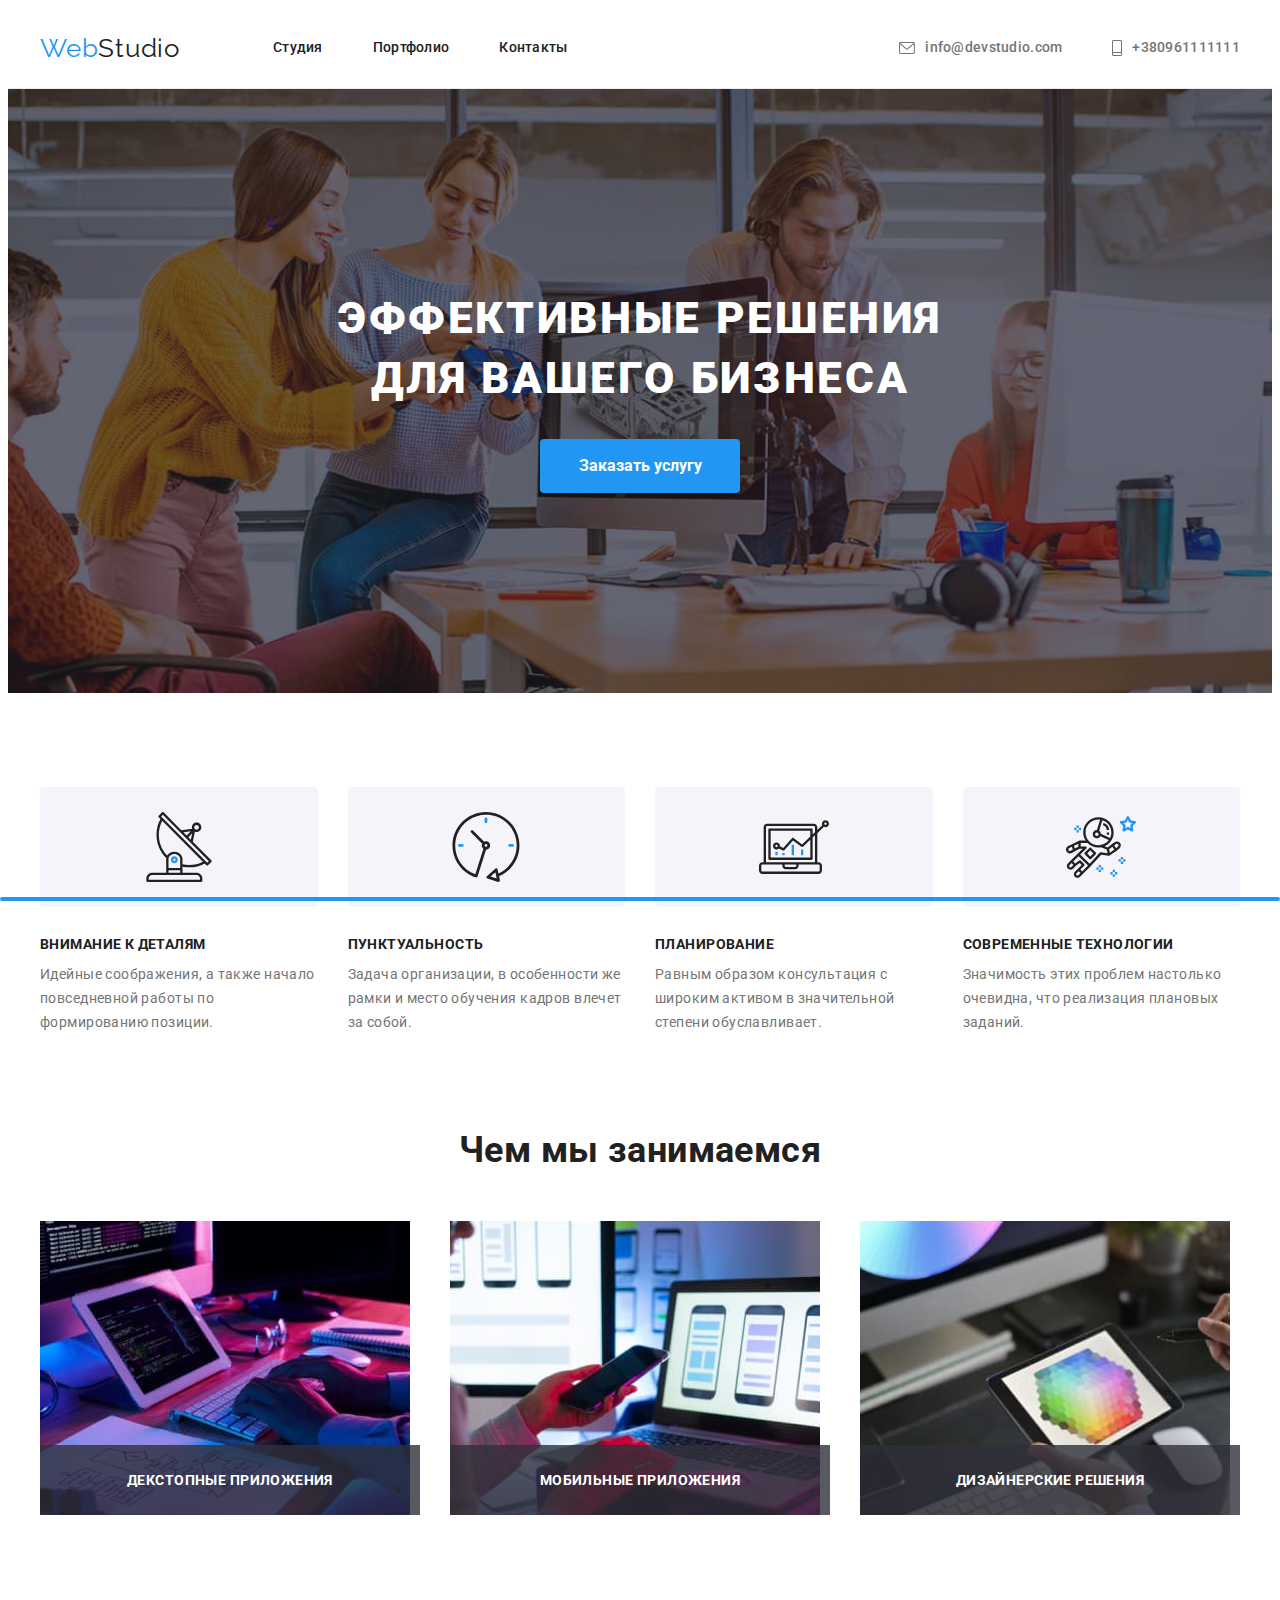
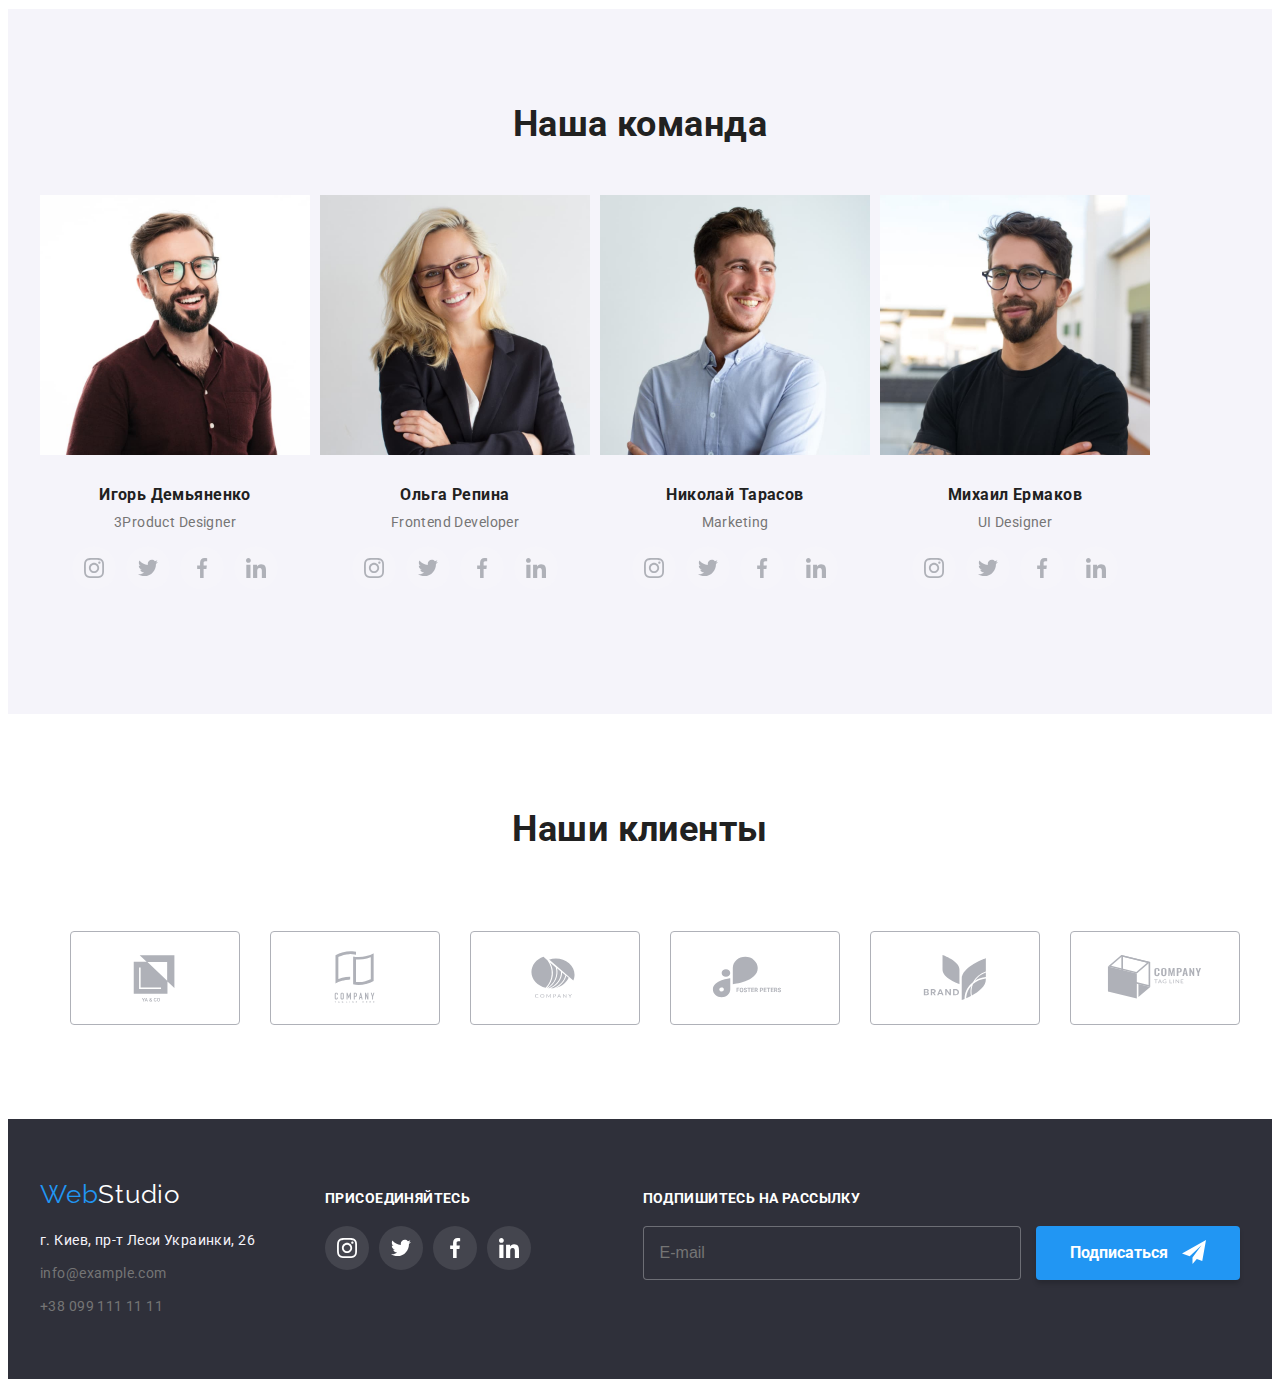
==== index.html @ a168b012 "дз7,1" ====
<!DOCTYPE html>
<html lang="ru">

<head>
    <meta charset="UTF-8">
    <meta http-equiv="X-UA-Compatible" content="IE=edge">
    <meta name="viewport" content="width=device-width, initial-scale=1.0">
    <title>Document</title>
    <link rel="stylesheet" href="https://cdnjs.cloudflare.com/ajax/libs/modern-normalize/1.1.0/modern-normalize.min.css"
        integrity="sha512-wpPYUAdjBVSE4KJnH1VR1HeZfpl1ub8YT/NKx4PuQ5NmX2tKuGu6U/JRp5y+Y8XG2tV+wKQpNHVUX03MfMFn9Q=="
        crossorigin="anonymous" referrerpolicy="no-referrer" />
    <link rel="preconnect" href="https://fonts.googleapis.com">
    <link rel="preconnect" href="https://fonts.gstatic.com" crossorigin>
    <link
        href="https://fonts.googleapis.com/css2?family=Raleway:wght@700&family=Roboto:wght@400;500;700;900&display=swap"
        rel="stylesheet">

    <link rel="stylesheet" href="./css/main.min.css">
</head>



<body>
    <header class="header">
        <div class="container header-container">
            <a class="link logo header__logo" href="">Web<span class="logo-header">Studio</span></a>
            <nav class="nav">
                <ul class="list nav-list">
                    <li class="nav-list__item"><a class="link link-current nav-list__link" href="./index.html">Студия</a></li>
                    <li class="nav-list__item"><a class="link nav-list__link" href="./portfolio.html">Портфолио</a></li>
                    <li class="nav-list__item"><a class="link nav-list__link" href="">Контакты</a></li>
                </ul>
    
            </nav>
    
            <ul class="list header-contact">
                <li class="header-contact__item">
                    <a class="link header-contact__link nav-list__link" href="mailto:info@devstudio.com">
                        <svg class="header-contact__icon" width="16" height="12">
                            <use href="./images/icons4.svg#icon-konvert"></use>
                        </svg>
                        info@devstudio.com</a>
                </li>
                <li class="header-contact__item">
                    <a class="link header-contact__link nav-list__link" href="tel:+380961111111">
                        <svg class="header-contact__icon" width="10" height="16">
                            <use href="./images/icons4.svg#icon-mobile"></use>
                        </svg>
                        +380961111111
                    </a>
                </li>
            </ul>
    
        </div>
    
    
    
    </header>
    <main>
        <section class="hero">
            <div class="container">
                <h1 class="main-title">Эффективные решения для вашего бизнеса</h1>
                <button type="button" class="main-btn" data-modal-open>Заказать услугу </button>
            </div>
        </section>

        <section class="section">
            <div class="container">
                <h2 class="visually-hidden">elements_of_the_section</h2>

                <ul class="list card-set">
                    <li class="card-set__item item">
                        <div class="hero-icons">
                            <svg class="hero-icons__antenna" width="70" height="70">
                                <use href="./images/icons5.svg#icon-antenna-1-1"></use>
                            </svg>
                        </div>
                        <h3 class="card-set__title">Внимание к деталям</h3>
                        <p class="card-set__text">Идейные соображения, а также начало повседневной работы по формированию
                            позиции.</p>
                    </li>
                    <li class="card-set__item item">
                        <div class="hero-icons">
                            <svg class="hero-icons__antenna" width="70" height="70">
                                <use href="./images/icons5.svg#icon-clock-1-1"></use>
                            </svg>
                        </div>
                        <h3 class="card-set__title">Пунктуальность</h3>
                        <p class="card-set__text">Задача организации, в особенности же рамки и место обучения кадров
                            влечет за собой.</p>
                    </li>
                    <li class="card-set__item item">
                        <div class="hero-icons">
                            <svg class="hero-icons__antenna" width="70" height="70">
                                <use href="./images/icons5.svg#icon-diagram-1-1"></use>
                            </svg>
                        </div>
                        <h3 class="card-set__title">Планирование</h3>
                        <p class="card-set__text">Равным образом консультация с широким активом в значительной степени
                            обуславливает.</p>
                    </li>
                    <li class="card-set__item item">
                        <div class="hero-icons">
                            <svg class="antenna" width="70" height="70">
                                <use href="./images/icons5.svg#icon-astronaut-1-1"></use>
                            </svg>
                        </div>
                        <h3 class="card-set__title">Современные технологии</h3>
                        <p class="card-set__text">Значимость этих проблем настолько очевидна, что реализация плановых
                            заданий.</p>
                    </li>
                </ul>
            </div>
        </section>

        <section class="section pre-about">
            <div class="container">
                <h2 class="pre-about__title">Чем мы занимаемся</h2>
                <ul class="list pre-about__list">
                    <li class="pre-about__item item">
                        <img src="./images/komp.jpg" width="370" height="294" alt="написание кода для сайта">
                        <div class="pre-about-div">
                            <p class="pre-about-div__text">
                                Декстопные приложения
                            </p>
                        </div>
                    </li>
                    <li class="pre-about__item item">
                        <img src="./images/tel.komp.jpg" width="370" height="294" alt="разработка мобильного дизайна">
                        <div class="pre-about-div">
                            <p class="pre-about-div__text">
                                мобильные приложения
                            </p>
                        </div>
                    </li>
                    <li class="pre-about__item item">
                        <img src="./images/planchet.3.jpg" width="370" height="294"
                            alt="подбор дизайнером цветового решения">
                        <div class="pre-about-div">
                            <p class="pre-about-div__text">
                                дизайнерские решения
                            </p>
                        </div>
                    </li>
                </ul>
            </div>
        </section>
        <section class="section team">
            <div class="container">
                <h2 class="team-title">Наша команда</h2>
                <ul class="list team__list">
                    <li class="team-list__item item">
                        <img src="./images/boroda.1.jpg" width="270" height="260" alt="мужчина в очках">
                        <div class="team-border">
                            <h3 class="team-border__title"> Игорь Демьяненко </h3>
                            <p class="team-border__text" lang="en">3Product Designer</p>
                            <ul class="team-list list">
                                <li class="team-list__item">
                                    <a href="" class="team-list__link" target="_blank" rel="noopener noreferrer">
                                        <svg class="team-list__icon" width="20" height="20">
                                            <use href="./images/icons.svg#icon-instagram"></use>
                                        </svg>

                                    </a>
                                </li>
                                <li class="team-list__item">
                                    <a href="" class="team-list__link" target="_blank" rel="noopener noreferrer">
                                        <svg class="team-list__icon" width="20" height="20">
                                            <use href="./images/icons.svg#icon-twitter"></use>
                                        </svg>

                                    </a>
                                </li>
                                <li class="team-list__item">
                                    <a href="" class="team-list__link" target="_blank" rel="noopener noreferrer">
                                        <svg class="team-list__icon" width="20" height="20">
                                            <use href="./images/icons.svg#icon-facebook"></use>
                                        </svg>
                                    </a>
                                </li>
                                <li class="team-list__item">
                                    <a href="" class="team-list__link" target="_blank" rel="noopener noreferrer">
                                        <svg class="team-list__icon" width="20" height="20">
                                            <use href="./images/icons.svg#icon-linkedin"></use>
                                        </svg>
                                    </a>
                                </li>
                            </ul>

                        </div>
                    </li>
                    <li class="team-list__item item">
                        <img src="./images/woman.2.jpg" width="270" height="260" alt="девушка в очках">
                        <div class="team-border">
                            <h3 class="team-border__title"> Ольга Репина</h3>
                            <p class="team-border__text" lang="en">Frontend Developer</p>
                            <ul class="team-list list">
                                <li class="team-list__item">
                                    <a href="" class="team-list__link" target="_blank" rel="noopener noreferrer">
                                        <svg class="team-list__icon" width="20" height="20">
                                            <use href="./images/icons.svg#icon-instagram"></use>
                                        </svg>

                                    </a>
                                </li>
                                <li class="team-list__item">
                                    <a href="" class="team-list__link" target="_blank" rel="noopener noreferrer">
                                        <svg class="team-list__icon" width="20" height="20">
                                            <use href="./images/icons.svg#icon-twitter"></use>
                                        </svg>

                                    </a>
                                </li>
                                <li class="team-list__item">
                                    <a href="" class="team-list__link" target="_blank" rel="noopener noreferrer">
                                        <svg class="team-list__icon" width="20" height="20">
                                            <use href="./images/icons.svg#icon-facebook"></use>
                                        </svg>
                                    </a>
                                </li>
                                <li class="team-list__item">
                                    <a href="" class="team-list__link" target="_blank" rel="noopener noreferrer">
                                        <svg class="team-list__icon" width="20" height="20">
                                            <use href="./images/icons.svg#icon-linkedin"></use>
                                        </svg>
                                    </a>
                                </li>
                            </ul>

                        </div>
                    <li class="team-list__item item">
                        <img src="./images/boroda.2.jpg" width="270" height="260" alt="мужчина в рубашке">
                        <div class="team-border">
                            <h3 class="team-border__title"> Николай Тарасов </h3>
                            <p class="team-border__text" lang="en">Marketing</p>
                            <ul class="team-list list">
                                <li class="team-list__item">
                                    <a href="" class="team-list__link" target="_blank" rel="noopener noreferrer">
                                        <svg class="team-list__icon" width="20" height="20">
                                            <use href="./images/icons.svg#icon-instagram"></use>
                                        </svg>

                                    </a>
                                </li>
                                <li class="team-list__item">
                                    <a href="" class="team-list__link" target="_blank" rel="noopener noreferrer">
                                        <svg class="team-list__icon" width="20" height="20">
                                            <use href="./images/icons.svg#icon-twitter"></use>
                                        </svg>

                                    </a>
                                </li>
                                <li class="team-list__item">
                                    <a href="" class="team-list__link" target="_blank" rel="noopener noreferrer">
                                        <svg class="team-list__icon" width="20" height="20">
                                            <use href="./images/icons.svg#icon-facebook"></use>
                                        </svg>
                                    </a>
                                </li>
                                <li class="team-list__item">
                                    <a href="" class="team-list__link" target="_blank" rel="noopener noreferrer">
                                        <svg class="team-list__icon" width="20" height="20">
                                            <use href="./images/icons.svg#icon-linkedin"></use>
                                        </svg>
                                    </a>
                                </li>
                            </ul>

                        </div>
                    </li>
                    <li class="team-list__item item">
                        <img src="./images/boroda.3.jpg" width="270" height="260" alt="мужчина с бородой">
                        <div class="team-border">
                            <h3 class="team-border__title"> Михаил Ермаков</h3>
                            <p class="team-border__text" lang="en">UI Designer</p>
                            <ul class="team-list list">
                                <li class="team-list__item">
                                    <a href="" class="team-list__link" target="_blank" rel="noopener noreferrer">
                                        <svg class="team-list__icon" width="20" height="20">
                                            <use href="./images/icons.svg#icon-instagram"></use>
                                        </svg>

                                    </a>
                                </li>
                                <li class="team-list__item">
                                    <a href="" class="team-list__link" target="_blank" rel="noopener noreferrer">
                                        <svg class="team-list__icon" width="20" height="20">
                                            <use href="./images/icons.svg#icon-twitter"></use>
                                        </svg>

                                    </a>
                                </li>
                                <li class="team-list__item">
                                    <a href="" class="team-list__link" target="_blank" rel="noopener noreferrer">
                                        <svg class="team-list__icon" width="20" height="20">
                                            <use href="./images/icons.svg#icon-facebook"></use>
                                        </svg>
                                    </a>
                                </li>
                                <li class="team-list__item">
                                    <a href="" class="team-list__link" target="_blank" rel="noopener noreferrer">
                                        <svg class="team-list__icon" width="20" height="20">
                                            <use href="./images/icons.svg#icon-linkedin"></use>
                                        </svg>
                                    </a>
                                </li>
                            </ul>

                        </div>
                    </li>
                </ul>
            </div>
        </section>

        <section class="section client">
            <div class="container clients">
                <h2 class="clients__title">Наши клиенты</h2>
                <ul class="list clients__list">
                    <li class="item clients__item">
                        <a class="link clients__link" href="" target="_blank" rel="noopener noreferrer">
                            <svg class="clients__svg">
                                <use href="./images/icons3.svg#icon-klient-1"></use>
                            </svg>
                        </a>
                    </li>
                    <li class="item clients__item">
                        <a class="link clients__link" href="" target="_blank" rel="noopener noreferrer">
                            <svg class="clients__svg">
                                <use href="./images/icons3.svg#icon-klient-2"></use>
                            </svg>
                        </a>
                    </li>
                    <li class="item clients__item">
                        <a class="link clients__link" href="" target="_blank" rel="noopener noreferrer">
                            <svg class="clients__svg">
                                <use href="./images/icons3.svg#icon-klient-5"></use>
                            </svg>
                        </a>
                    </li>
                    <li class="item clients__item">
                        <a class="link clients__link" href="" target="_blank" rel="noopener noreferrer">
                            <svg class="clients__svg">
                                <use href="./images/icons3.svg#icon-klient-3"></use>
                            </svg>
                        </a>
                    </li>
                    <li class="item clients__item">
                        <a class="link clients__link" href="" target="_blank" rel="noopener noreferrer">
                            <svg class="clients__svg">
                                <use href="./images/icons3.svg#icon-klient-4"></use>
                            </svg>
                        </a>
                    </li>
                    <li class="item clients__item">
                        <a class="link clients__link" href="" target="_blank" rel="noopener noreferrer">
                            <svg class="clients__svg">
                                <use href="./images/icons3.svg#icon-klient-6"></use>
                            </svg>
                        </a>
                    </li>
                </ul>
            </div>
        </section>
    </main>
    <footer class="footer">
        <div class="container footer-container">
            <div class="footer-cont-item footer-logo">
                <a lang="en" class="link logo footer-logo__logo" href="">Web<span class="logo-footer">Studio</span></a>
                <address>
                    <ul class="list footer-list">
                        <li class="footer-list__item">
                            <a class="link address-link" href="https://goo.gl/maps/b7xZdsc4mBQCYQPf6" target="_blank"
                                rel="noopener noreferrer">г. Киев,
                                пр-т Леси Украинки, 26</a>
                        </li>
                        <li class="footer-list__item">
                            <a class="link footer-list__link" href="mailto:info@example.com">info@example.com</a>
                        </li>
                        <li class="footer-list__item">
                            <a class="link footer-list__link" href="tel:+380991111111">+38 099 111 11 11</a>
                        </li>
                    </ul>
                </address>
            </div>
            <div class="footer-cont-item footer-icons">
                <h3 class="footer-icons__title">ПРИСОЕДИНЯЙТЕСЬ</h3>
                <ul class="team-list list">
                    <li class="team-list__item">
                        <a href="" class="team-list__link" target="_blank" rel="noopener noreferrer">
                            <svg class="team-list__icon" width="20" height="20">
                                <use href="./images/icons.svg#icon-instagram"></use>
                            </svg>
                
                        </a>
                    </li>
                    <li class="team-list__item">
                        <a href="" class="team-list__link" target="_blank" rel="noopener noreferrer">
                            <svg class="team-list__icon" width="20" height="20">
                                <use href="./images/icons.svg#icon-twitter"></use>
                            </svg>
                
                        </a>
                    </li>
                    <li class="team-list__item">
                        <a href="" class="team-list__link" target="_blank" rel="noopener noreferrer">
                            <svg class="team-list__icon" width="20" height="20">
                                <use href="./images/icons.svg#icon-facebook"></use>
                            </svg>
                        </a>
                    </li>
                    <li class="team-list__item">
                        <a href="" class="team-list__link" target="_blank" rel="noopener noreferrer">
                            <svg class="team-list__icon" width="20" height="20">
                                <use href="./images/icons.svg#icon-linkedin"></use>
                            </svg>
                        </a>
                    </li>
                </ul>
                    
            </div>
            <div class="footer-cont-item">
                <p class="footer-text-form">подпишитесь на рассылку</p>
                <form>
                        <input class="footer-input" type="text" name="mail" placeholder="E-mail" id="footer-email">
                    <button class="button main-btn" type="submit" name="Подписаться">
                        Подписаться
                        <svg class="footer-form-icon">
                            <use href="./images/icons9.svg#icon-icon-send"></use>
                        </svg>
                    </button>
                </form>
            
            </div>
        </div>
        
    </footer>
    <div class="backdrop is-hidden" data-modal>
        <div class="modal">
            <button type="button" class="modal-close button" data-modal-close>
                <svg class="modal-svg">
                    <use href="./images/icon6.svg#icon-close"></use>
                </svg>
    
            </button>
            <p class="modal-title">Oставьте свои данные,мы вам перезвоним</p>
            <form action="#">
                <div class="form-field-wrapper">
                <div class="form-field">
                    <label class="input-text" for="user-name">Имя</label>
                    <div class="input-wrap">
                        <input type="text" class="form-input" name="user-name" id="user-name">
                        <svg class="input-icon" width="18" height="18">
                            <use href="./images/icon7.svg#icon-Vector-3"></use>
                        </svg>
                    </div>
                </div>
                <div class="form-field">
                    <label class="input-text" for="user-tel">Телефон</label>
                    <div class="input-wrap">
                        <input type="tel" class="form-input" name="user-tel" id="user-tel">
                        <svg class="input-icon" width="18" height="18">
                            <use href="./images/icon7.svg#icon-Vector-5"></use>
                        </svg>
                    </div>
                </div>
                <div class="form-field">
                    <label class="input-text" for="user-email">Почта</label>
                    <div class="input-wrap">
                        <input type="email" class="form-input" name="user-email" id="user-email">
                        <svg class="input-icon" width="18" height="18">
                            <use href="./images/icon7.svg#icon-Vector-6"></use>
                        </svg>
                    </div>
                </div>
                <div class="form-field">
                    <label class="input-text" for="user-text">Комментарий</label>
                    <textarea name="user-text" id="user-text" class="form-text" placeholder="Введите текст"></textarea>
    
                </div>
                <div class="form-policy">
                    </div>
                    <input type="checkbox" name="policy" id="policy" class="policy-check visually-hidden" />
                    <label for="policy" class="check-text">
                        <span class="span-check">
                            <svg class="policy-icon" width="16" height="15">
                                <use href="./images/icons8.svg#icon-Vector-8"></use>
                            </svg>
                        </span>Соглашаюсь с рассылкой и принимаю <a class="link modal-link" href=""> Условия договора</a></label>
                </div>
                
                    <button class="button main-btn button-modal" type="submit">Отправить</button>
                
            </form>
    
        </div>
    </div>

    <script src="./js/modal.js"></script>
</body>

</html>
---- css/main.min.css ----
:root{--first-color: #212121;--accent-color: #2196f3;--second-color: #757575;--other-color: #ffffff;--btn-color: #188ce8;--main-color: #2f303a;--filters-color: #f5f4fa;--icon-color: #afb1b8;--white-rgvn: rgba(255, 255, 255, 0.1);--transition: 250ms cubic-bezier(0.4, 0, 0.2, 1);--plaseholder-color: rgba(117, 117, 117, 0.5)}body{font-family:"Roboto", sans-serif;color:var(--second-color);font-size:14px;line-height:1.71;letter-spacing:0.03em}p,h1,h2,h3,h4,h5,h6{margin:0}ul{margin:0;padding:0}img{display:block;height:auto}.button{cursor:pointer}address{font-style:normal}.list{list-style:none}.link{text-decoration:none;color:inherit}.logo{font-family:"Raleway";font-size:26px;line-height:1.19;letter-spacing:0.03em;color:var(--accent-color);display:block}.header__logo{margin-right:93px}.logo-header{color:var(--first-color)}.logo-footer{color:var(--other-color)}.nav-list__item:not(:last-child){margin-right:50px}.nav-list{color:var(--first-color)}.nav-list{display:flex}.header{border-bottom:1px solid #ececec}.header-container{display:flex;align-items:center}.header-contact{display:flex;margin-left:auto}.header-contact__item:not(:last-child){margin-right:50px}.header-contact__icon{margin-right:10px;fill:currentColor}.nav-list__link{font-weight:500;line-height:1.14;letter-spacing:0.02em;padding-top:32px;padding-bottom:32px;display:flex;align-items:center}.nav-list__link:hover,.nav-list__link:focus .link-current{color:var(--accent-color);position:relative}.link-current::after{content:" ";width:100%;height:4px;border-radius:2px;position:absolute;background-color:var(--accent-color);left:0;bottom:-1px}.container{width:1200px;padding-left:15px;padding-right:15px;margin:0 auto}.visually-hidden{position:absolute;white-space:nowrap;width:1px;height:1px;overflow:hidden;border:0;padding:0;clip:rect(0 0 0 0);clip-path:inset(50%);margin:-1px}.hero{background:var(--main-color);text-align:center;padding-top:200px;padding-bottom:200px;background-image:linear-gradient(rgba(47,48,58,0.4), rgba(47,48,58,0.4)),url(../images/button.jpg);background-repeat:no-repeat;background-position:center;background-size:cover;max-width:1600px;margin-right:auto;margin-left:auto}.main-title{font-weight:900;font-size:44px;line-height:1.36;color:var(--other-color);text-transform:uppercase;margin-bottom:30px;max-width:696px;letter-spacing:0.06em;margin-left:auto;margin-right:auto}.main-btn{font-family:"Roboto";font-weight:700;font-size:16px;line-height:1.88;color:var(--other-color);background-color:var(--accent-color);cursor:pointer;border-radius:4px;padding:10px 32px;min-width:200px;border-color:transparent;box-shadow:0px 4px 4px rgba(0,0,0,0.15);transition:background-color var(--transition)}.main-btn:hover,.main-btn:focus{background-color:var(--btn-color)}.section{padding-top:94px;padding-bottom:94px}.card-set__title{font-size:14px;line-height:1.14;text-transform:uppercase;color:var(--first-color);font-weight:700;margin-bottom:10px}.card-set__item{flex-basis:calc(100% / 4 - 30px)}.hero-icons{border-radius:4px;height:120px;background:var(--filters-color);margin-bottom:30px;display:flex;justify-content:center;align-items:center}.item{margin-left:30px;margin-top:30px}.pre-about{padding-top:0px}.pre-about__item{flex-basis:calc(100% / 3 - 30px);position:relative}.pre-about-div__text{font-weight:700;line-height:calc(16 / 14);color:var(--other-color);text-transform:uppercase;text-align:center}.pre-about-div{width:100%;height:70px;display:flex;background-color:rgba(47,48,58,0.8);justify-content:center;align-items:center;position:absolute;bottom:0}.pre-about__title{font-size:36px;line-height:1.17;color:var(--first-color);text-align:center;margin-bottom:50px}.pre-about__list{display:flex;flex-wrap:wrap;margin-left:-30px;margin-top:-30px}.section-title{font-size:36px;line-height:1.17;color:var(--first-color);text-align:center;margin-bottom:50px}.team{background-color:var(--filters-color)}.team-border__title{font-size:16px;line-height:1.19;text-align:center;color:var(--first-color);margin-bottom:10px}.team_list__item{box-shadow:0px 1px 3px rgba(0,0,0,0.12),0px 1px 1px rgba(0,0,0,0.14),0px 2px 1px rgba(0,0,0,0.2);border-radius:0px 0px 4px 4px;background:var(--other-color);flex-basis:calc(100% / 4 - 30px)}.team-border__text{line-height:1.19;text-align:center;margin-bottom:16px}.team-border{padding-top:30px;padding-bottom:30px}.team-list__icon{fill:currentColor}.team-list__link{width:44px;height:44px;background-color:var(--other-color);display:flex;justify-content:center;align-items:center;border-radius:50%;color:var(--icon-color);background-color:var(--white-rgvn)}.team-list__link:hover,.team-list__link:focus{background-color:#2196f3}.team-list__link:hover+.social-icon,.team-list__link:focus+.social-icon{fill:#ffffff}.team-list{display:flex;justify-content:center}.team-list__item+.team-list__item{margin-left:10px}.team__list{display:flex;flex-wrap:wrap;margin-left:-30px;margin-top:-30px}.team-title{font-size:36px;line-height:1.17;color:var(--first-color);text-align:center;margin-bottom:50px}.clients__link{height:92px;border-color:var(--icon-color);border-radius:4px;border-width:1px;border-style:solid;display:flex;justify-content:center;align-items:center;color:var(--icon-color)}.clients__link:hover,.clients__link:focus{color:var(--accent-color)}.clients__link:hover,.clients__link:focus{border-color:var(--accent-color)}.clients__list{display:flex}.clients__svg{fill:currentColor;width:106px;height:60px}.clients__item{flex-basis:calc(100% / 6 - 30px)}.clients__title{font-size:36px;line-height:1.17;color:var(--first-color);text-align:center;margin-bottom:50px}.clients-list{display:flex;flex-wrap:wrap;margin-left:-30px;margin-top:-30px}.footer{background-color:var(--main-color);padding-top:60px;padding-bottom:60px}.logo-footer{color:var(--other-color)}.footer .logo{margin-bottom:20px}.footer-cont-item:not(:last-child){margin-right:70px}.footer-cont-item:last-child{margin-left:auto}.footer-list__item:not(:last-child){margin-bottom:9px}.address-link{color:var(--filters-color)}.address-link:hover,.address-link:focus{color:var(--btn-color)}.footer-list__link{color:var(--second-color)}.footer-list__link:hover,.footer-list__link:focus .filters-current{color:var(--accent-color)}.footer .team-list__link{color:var(--other-color)}.footer-icons__title{color:#ffffff;margin-bottom:20px;font-size:14px;line-height:16px}.footer-container{display:flex;align-items:baseline}.footer-form{display:flex;justify-content:flex-end;margin-left:93px;flex-grow:1}.footer-text-form{font-weight:700;font-size:14px;line-height:calc(16 / 14);color:var(--other-color);margin-bottom:20px;text-transform:uppercase}.footer-input{border-radius:4px;border:1px solid rgba(255,255,255,0.3);font-weight:400;font-size:16px;line-height:calc(20 / 16);color:rgba(255,255,255,0.6);background-color:var(--main-color);outline:none;width:358px;height:50px;margin-right:12px;padding-left:16px}.footer-input:hover,.footer-input:focus{border-color:var(--accent-color)}.footer-form-icon{width:24px;height:24px;margin-left:10px;margin-bottom:-6px}.backdrop{position:absolute;top:0;width:100vw;height:100vh;background-color:rgba(0,0,0,0.2);transition:opacity var(--transition),visibility var(--transition)}.modal{width:528px;min-height:581px;background-color:var(--other-color);border-radius:5px;position:absolute;top:50%;left:50%;transform:translate(-50%, -50%);transition:transform var(--transition);padding:40px}.modal-svg{width:11px;height:11px;display:flex;align-items:center;justify-content:center;transition:color var(--transition)}.modal-close{width:30px;height:30px;border-radius:50%;border:1px solid rgba(0,0,0,0.1);background-color:var(--other-color);display:flex;align-items:center;justify-content:center;position:absolute;top:8px;right:8px}.modal-close:hover,.modal-close:focus .modal-svg{fill:var(--accent-color)}.backdrop.is-hidden{opacity:0;pointer-events:none;visibility:hidden}.backdrop.is-hidden .modal{transform:translate(-50%, -50%) scale(0)}.modal-title{font-size:20px;line-height:23px;text-align:center;letter-spacing:0.03em;color:#212121;font-weight:bold;margin-bottom:12px}.form-input{width:100%;height:40px;border:1px solid rgba(33,33,33,0.2);border-radius:4px;padding-left:42px;transition:border-color var(--transition)}.form-input:hover,.form-input:focus{border:1px solid var(--accent-color)}.form-input:focus,.form-input:hover+.input-icon{fill:var(--accent-color)}.form-field :not(:last-child){margin-bottom:12px}.form-field-wrapper{margin-bottom:20px}.form-text{width:100%;height:120px;border:1px solid rgba(33,33,33,0.2);border-radius:4px;padding:12px 16px;resize:none}.form-text:focus,.form-text:hover{border-color:var(--accent-color)}.form-text::placeholder{color:var(--plaseholder-color)}.input-text{display:block;font-weight:400;font-size:12px;line-height:calc(14 / 12);color:var(--second-color);margin-bottom:4px}.input-wrap{position:relative}.input-icon{position:absolute;left:14px;top:40%;transform:translateY(-50%);transition:fill var(--transition)}.form-policy{margin-bottom:30px}.check-text{font-size:14px;line-height:1.7;color:var(--second-color);display:flex;align-items:center;justify-content:center;cursor:pointer}.check-text .span-check{width:15px;height:15px;border:2px solid #000;border-radius:2px;margin-right:7px;display:flex;align-items:center;justify-content:center}.span-check:hover,.span-check:focus{fill:var(--transition)}.policy-icon{fill:transparent}.policy-check:checked+.check-text .span-check{border:2px solid var(--accent-color);background-color:var(--accent-color)}.policy-check:checked+.check-text .policy-icon{fill:var(--other-color)}.policy-check:hover+.check-text .span-check,.policy-check:focus+.check-text .span-check{border:2px solid var(--accent-color)}.modal-link{border-bottom:1px solid var(--btn-color);color:var(--btn-color);margin-left:3px}.modal-button{display:flex;justify-content:center;align-items:center}.button-modal{margin-left:auto;margin-right:auto;display:block}.filters-btn{font-family:"Roboto";font-weight:500;font-size:16px;line-height:1.62;text-align:center;letter-spacing:0.03em;color:var(--first-color);background:#f5f4fa;border-radius:4px;border:1px solid transparent;padding:6px 22px}.filters-btn:hover,.filters-btn:focus .filters-current{box-shadow:0px 3px 1px rgba(0,0,0,0.1),0px 1px 2px rgba(0,0,0,0.08),0px 2px 2px rgba(0,0,0,0.12);color:var(--other-color);background-color:var(--accent-color)}.filters-list{margin-bottom:50px;display:flex;justify-content:center}.filters-item:not(:last-child){margin-right:8px}.content-link{display:flex;flex-direction:column}.content-link:hover,.content-link:focus{box-shadow:1px 4px 6px rgba(0,0,0,0.16),0 4px 4px rgba(0,0,0,0.06),0 1px 1px rgba(0,0,0,0.12)}.content-item{flex-basis:calc(100% / 3 - 30px)}.content-item:hover .content-img-text{transform:translateY(0)}.content-border{background:var(--other-color);border-left:1px solid #eeeeee;border-right:1px solid #eeeeee;border-bottom:1px solid #eeeeee;padding-top:20px;padding-bottom:20px;padding-right:24px;padding-left:24px}.content-title{font-weight:700;font-size:18px;line-height:2;letter-spacing:0.06em;color:var(--first-color);margin-bottom:4px}.content-text{font-style:normal;font-size:16px;line-height:1.87;letter-spacing:0.03em;color:var(--second-color);list-style:none}.content-img-text{position:absolute;top:0;left:0;padding-top:63px;padding-left:24px;font-size:18px;width:322px;line-height:calc(28 / 18);background-color:rgba(33,150,243,0.9);color:var(--other-color);height:100%;transform:translateY(100%);transition:250ms}.content-div-text{position:relative;overflow:hidden;width:100%;height:100%;top:0;left:0}.card-set{display:flex;flex-wrap:wrap;margin-left:-30px;margin-top:-30px}
/*# sourceMappingURL=main.min.css.map */
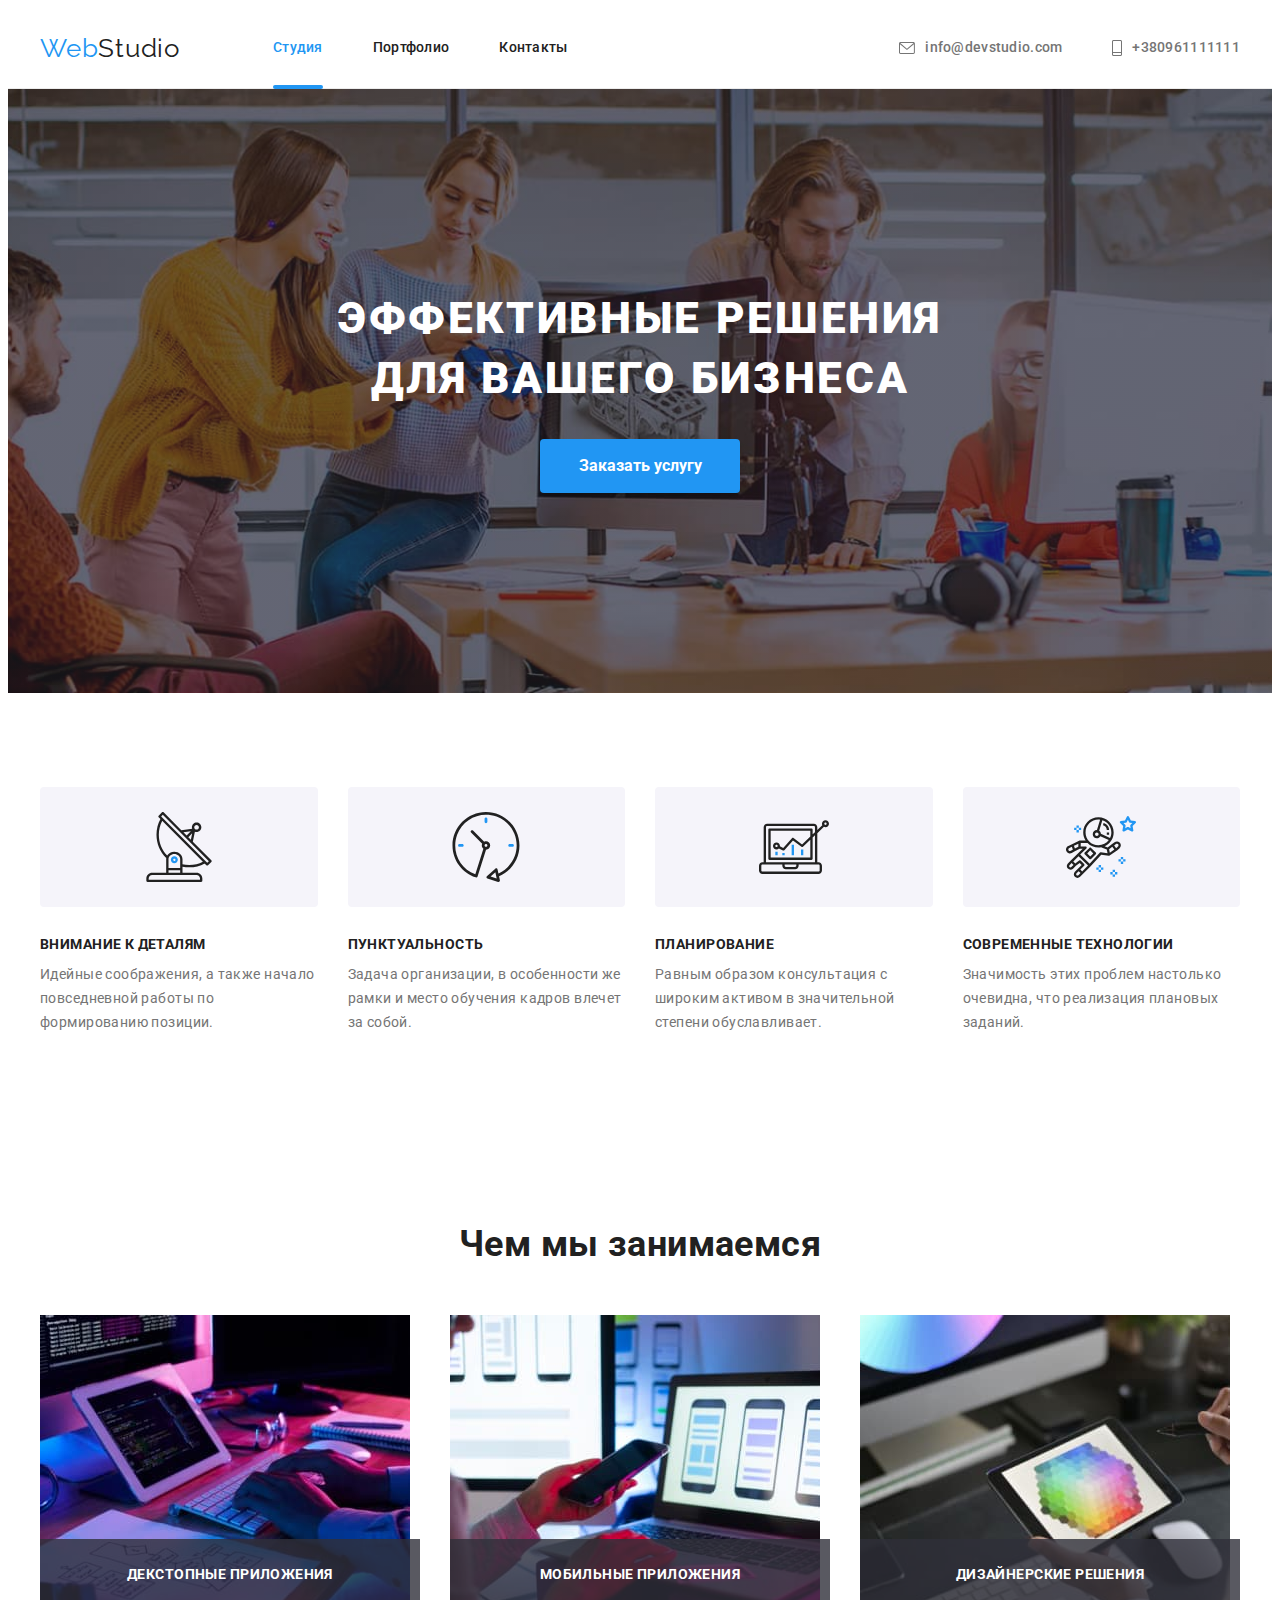
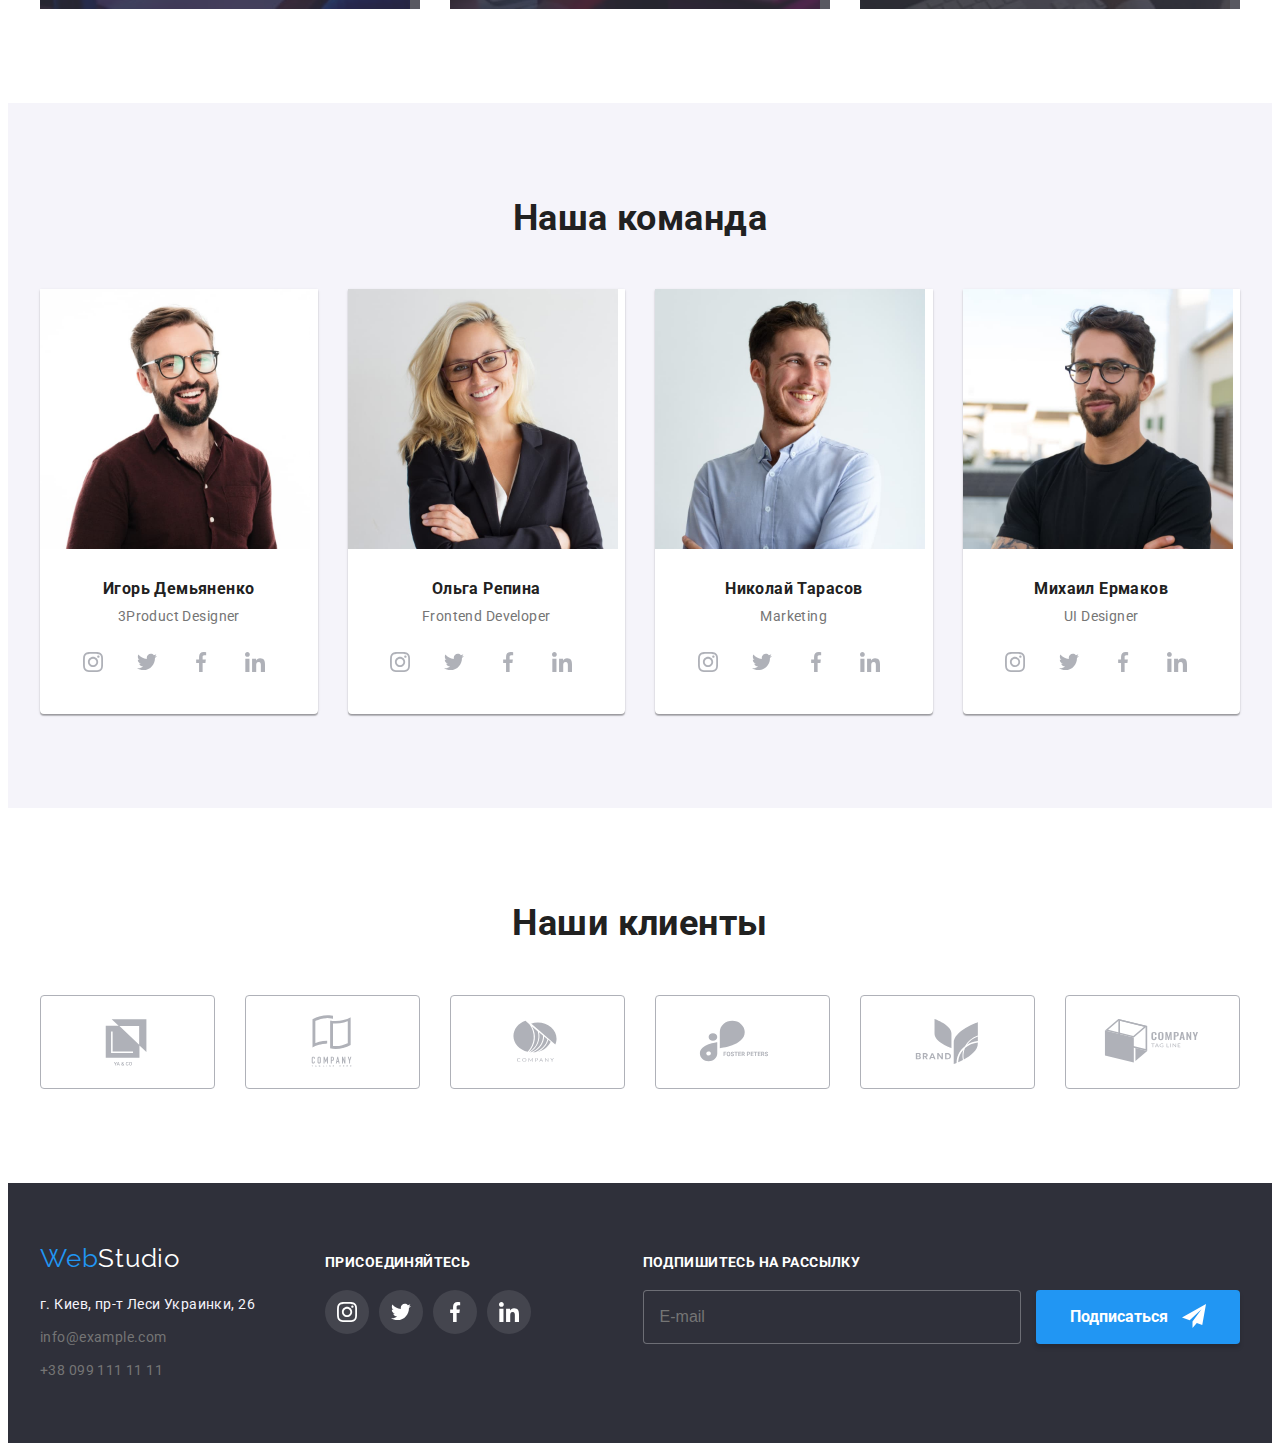
==== commit 1da10138: "dz7.3" ====
--- a/index.html
+++ b/index.html
@@ -116,7 +116,7 @@
         <section class="section pre-about">
             <div class="container">
                 <h2 class="pre-about__title">Чем мы занимаемся</h2>
-                <ul class="list pre-about__list">
+                <ul class="list pre-about__list card-set">
                     <li class="pre-about__item item">
                         <img src="./images/komp.jpg" width="370" height="294" alt="написание кода для сайта">
                         <div class="pre-about-div">
@@ -148,14 +148,14 @@
         <section class="section team">
             <div class="container">
                 <h2 class="team-title">Наша команда</h2>
-                <ul class="list team__list">
-                    <li class="team-list__item item">
+                <ul class="list card-set team__list">
+                    <li class="team-list__item  item">
                         <img src="./images/boroda.1.jpg" width="270" height="260" alt="мужчина в очках">
                         <div class="team-border">
                             <h3 class="team-border__title"> Игорь Демьяненко </h3>
                             <p class="team-border__text" lang="en">3Product Designer</p>
                             <ul class="team-list list">
-                                <li class="team-list__item">
+                                <li class="team-list__border-item">
                                     <a href="" class="team-list__link" target="_blank" rel="noopener noreferrer">
                                         <svg class="team-list__icon" width="20" height="20">
                                             <use href="./images/icons.svg#icon-instagram"></use>
@@ -163,7 +163,7 @@
 
                                     </a>
                                 </li>
-                                <li class="team-list__item">
+                                <li class="team-list__border-item">
                                     <a href="" class="team-list__link" target="_blank" rel="noopener noreferrer">
                                         <svg class="team-list__icon" width="20" height="20">
                                             <use href="./images/icons.svg#icon-twitter"></use>
@@ -171,14 +171,14 @@
 
                                     </a>
                                 </li>
-                                <li class="team-list__item">
+                                <li class="team-list__border-item">
                                     <a href="" class="team-list__link" target="_blank" rel="noopener noreferrer">
                                         <svg class="team-list__icon" width="20" height="20">
                                             <use href="./images/icons.svg#icon-facebook"></use>
                                         </svg>
                                     </a>
                                 </li>
-                                <li class="team-list__item">
+                                <li class="team-list__border-item">
                                     <a href="" class="team-list__link" target="_blank" rel="noopener noreferrer">
                                         <svg class="team-list__icon" width="20" height="20">
                                             <use href="./images/icons.svg#icon-linkedin"></use>
@@ -195,7 +195,7 @@
                             <h3 class="team-border__title"> Ольга Репина</h3>
                             <p class="team-border__text" lang="en">Frontend Developer</p>
                             <ul class="team-list list">
-                                <li class="team-list__item">
+                                <li class="team-list__border-item">
                                     <a href="" class="team-list__link" target="_blank" rel="noopener noreferrer">
                                         <svg class="team-list__icon" width="20" height="20">
                                             <use href="./images/icons.svg#icon-instagram"></use>
@@ -203,7 +203,7 @@
 
                                     </a>
                                 </li>
-                                <li class="team-list__item">
+                                <li class="team-list__border-item">
                                     <a href="" class="team-list__link" target="_blank" rel="noopener noreferrer">
                                         <svg class="team-list__icon" width="20" height="20">
                                             <use href="./images/icons.svg#icon-twitter"></use>
@@ -211,14 +211,14 @@
 
                                     </a>
                                 </li>
-                                <li class="team-list__item">
+                                <li class="team-list__border-item">
                                     <a href="" class="team-list__link" target="_blank" rel="noopener noreferrer">
                                         <svg class="team-list__icon" width="20" height="20">
                                             <use href="./images/icons.svg#icon-facebook"></use>
                                         </svg>
                                     </a>
                                 </li>
-                                <li class="team-list__item">
+                                <li class="team-list__border-item">
                                     <a href="" class="team-list__link" target="_blank" rel="noopener noreferrer">
                                         <svg class="team-list__icon" width="20" height="20">
                                             <use href="./images/icons.svg#icon-linkedin"></use>
@@ -234,7 +234,7 @@
                             <h3 class="team-border__title"> Николай Тарасов </h3>
                             <p class="team-border__text" lang="en">Marketing</p>
                             <ul class="team-list list">
-                                <li class="team-list__item">
+                                <li class="team-list__border-item">
                                     <a href="" class="team-list__link" target="_blank" rel="noopener noreferrer">
                                         <svg class="team-list__icon" width="20" height="20">
                                             <use href="./images/icons.svg#icon-instagram"></use>
@@ -242,7 +242,7 @@
 
                                     </a>
                                 </li>
-                                <li class="team-list__item">
+                                <li class="team-list__border-item">
                                     <a href="" class="team-list__link" target="_blank" rel="noopener noreferrer">
                                         <svg class="team-list__icon" width="20" height="20">
                                             <use href="./images/icons.svg#icon-twitter"></use>
@@ -250,14 +250,14 @@
 
                                     </a>
                                 </li>
-                                <li class="team-list__item">
+                                <li class="team-list__border-item">
                                     <a href="" class="team-list__link" target="_blank" rel="noopener noreferrer">
                                         <svg class="team-list__icon" width="20" height="20">
                                             <use href="./images/icons.svg#icon-facebook"></use>
                                         </svg>
                                     </a>
                                 </li>
-                                <li class="team-list__item">
+                                <li class="team-list__border-item">
                                     <a href="" class="team-list__link" target="_blank" rel="noopener noreferrer">
                                         <svg class="team-list__icon" width="20" height="20">
                                             <use href="./images/icons.svg#icon-linkedin"></use>
@@ -274,7 +274,7 @@
                             <h3 class="team-border__title"> Михаил Ермаков</h3>
                             <p class="team-border__text" lang="en">UI Designer</p>
                             <ul class="team-list list">
-                                <li class="team-list__item">
+                                <li class="team-list__border-item">
                                     <a href="" class="team-list__link" target="_blank" rel="noopener noreferrer">
                                         <svg class="team-list__icon" width="20" height="20">
                                             <use href="./images/icons.svg#icon-instagram"></use>
@@ -282,7 +282,7 @@
 
                                     </a>
                                 </li>
-                                <li class="team-list__item">
+                                <li class="team-list__border-item">
                                     <a href="" class="team-list__link" target="_blank" rel="noopener noreferrer">
                                         <svg class="team-list__icon" width="20" height="20">
                                             <use href="./images/icons.svg#icon-twitter"></use>
@@ -290,14 +290,14 @@
 
                                     </a>
                                 </li>
-                                <li class="team-list__item">
+                                <li class="team-list__border-item">
                                     <a href="" class="team-list__link" target="_blank" rel="noopener noreferrer">
                                         <svg class="team-list__icon" width="20" height="20">
                                             <use href="./images/icons.svg#icon-facebook"></use>
                                         </svg>
                                     </a>
                                 </li>
-                                <li class="team-list__item">
+                                <li class="team-list__border-item">
                                     <a href="" class="team-list__link" target="_blank" rel="noopener noreferrer">
                                         <svg class="team-list__icon" width="20" height="20">
                                             <use href="./images/icons.svg#icon-linkedin"></use>
@@ -315,7 +315,7 @@
         <section class="section client">
             <div class="container clients">
                 <h2 class="clients__title">Наши клиенты</h2>
-                <ul class="list clients__list">
+                <ul class="list card-set clients__list">
                     <li class="item clients__item">
                         <a class="link clients__link" href="" target="_blank" rel="noopener noreferrer">
                             <svg class="clients__svg">
@@ -385,7 +385,7 @@
             <div class="footer-cont-item footer-icons">
                 <h3 class="footer-icons__title">ПРИСОЕДИНЯЙТЕСЬ</h3>
                 <ul class="team-list list">
-                    <li class="team-list__item">
+                    <li class="team-list__border-item">
                         <a href="" class="team-list__link" target="_blank" rel="noopener noreferrer">
                             <svg class="team-list__icon" width="20" height="20">
                                 <use href="./images/icons.svg#icon-instagram"></use>
@@ -393,7 +393,7 @@
                 
                         </a>
                     </li>
-                    <li class="team-list__item">
+                    <li class="team-list__border-item">
                         <a href="" class="team-list__link" target="_blank" rel="noopener noreferrer">
                             <svg class="team-list__icon" width="20" height="20">
                                 <use href="./images/icons.svg#icon-twitter"></use>
@@ -401,14 +401,14 @@
                 
                         </a>
                     </li>
-                    <li class="team-list__item">
+                    <li class="team-list__border-item">
                         <a href="" class="team-list__link" target="_blank" rel="noopener noreferrer">
                             <svg class="team-list__icon" width="20" height="20">
                                 <use href="./images/icons.svg#icon-facebook"></use>
                             </svg>
                         </a>
                     </li>
-                    <li class="team-list__item">
+                    <li class="team-list__border-item">
                         <a href="" class="team-list__link" target="_blank" rel="noopener noreferrer">
                             <svg class="team-list__icon" width="20" height="20">
                                 <use href="./images/icons.svg#icon-linkedin"></use>
--- a/css/main.min.css
+++ b/css/main.min.css
@@ -1,2 +1,2 @@
-:root{--first-color: #212121;--accent-color: #2196f3;--second-color: #757575;--other-color: #ffffff;--btn-color: #188ce8;--main-color: #2f303a;--filters-color: #f5f4fa;--icon-color: #afb1b8;--white-rgvn: rgba(255, 255, 255, 0.1);--transition: 250ms cubic-bezier(0.4, 0, 0.2, 1);--plaseholder-color: rgba(117, 117, 117, 0.5)}body{font-family:"Roboto", sans-serif;color:var(--second-color);font-size:14px;line-height:1.71;letter-spacing:0.03em}p,h1,h2,h3,h4,h5,h6{margin:0}ul{margin:0;padding:0}img{display:block;height:auto}.button{cursor:pointer}address{font-style:normal}.list{list-style:none}.link{text-decoration:none;color:inherit}.logo{font-family:"Raleway";font-size:26px;line-height:1.19;letter-spacing:0.03em;color:var(--accent-color);display:block}.header__logo{margin-right:93px}.logo-header{color:var(--first-color)}.logo-footer{color:var(--other-color)}.nav-list__item:not(:last-child){margin-right:50px}.nav-list{color:var(--first-color)}.nav-list{display:flex}.header{border-bottom:1px solid #ececec}.header-container{display:flex;align-items:center}.header-contact{display:flex;margin-left:auto}.header-contact__item:not(:last-child){margin-right:50px}.header-contact__icon{margin-right:10px;fill:currentColor}.nav-list__link{font-weight:500;line-height:1.14;letter-spacing:0.02em;padding-top:32px;padding-bottom:32px;display:flex;align-items:center}.nav-list__link:hover,.nav-list__link:focus .link-current{color:var(--accent-color);position:relative}.link-current::after{content:" ";width:100%;height:4px;border-radius:2px;position:absolute;background-color:var(--accent-color);left:0;bottom:-1px}.container{width:1200px;padding-left:15px;padding-right:15px;margin:0 auto}.visually-hidden{position:absolute;white-space:nowrap;width:1px;height:1px;overflow:hidden;border:0;padding:0;clip:rect(0 0 0 0);clip-path:inset(50%);margin:-1px}.hero{background:var(--main-color);text-align:center;padding-top:200px;padding-bottom:200px;background-image:linear-gradient(rgba(47,48,58,0.4), rgba(47,48,58,0.4)),url(../images/button.jpg);background-repeat:no-repeat;background-position:center;background-size:cover;max-width:1600px;margin-right:auto;margin-left:auto}.main-title{font-weight:900;font-size:44px;line-height:1.36;color:var(--other-color);text-transform:uppercase;margin-bottom:30px;max-width:696px;letter-spacing:0.06em;margin-left:auto;margin-right:auto}.main-btn{font-family:"Roboto";font-weight:700;font-size:16px;line-height:1.88;color:var(--other-color);background-color:var(--accent-color);cursor:pointer;border-radius:4px;padding:10px 32px;min-width:200px;border-color:transparent;box-shadow:0px 4px 4px rgba(0,0,0,0.15);transition:background-color var(--transition)}.main-btn:hover,.main-btn:focus{background-color:var(--btn-color)}.section{padding-top:94px;padding-bottom:94px}.card-set__title{font-size:14px;line-height:1.14;text-transform:uppercase;color:var(--first-color);font-weight:700;margin-bottom:10px}.card-set__item{flex-basis:calc(100% / 4 - 30px)}.hero-icons{border-radius:4px;height:120px;background:var(--filters-color);margin-bottom:30px;display:flex;justify-content:center;align-items:center}.item{margin-left:30px;margin-top:30px}.pre-about{padding-top:0px}.pre-about__item{flex-basis:calc(100% / 3 - 30px);position:relative}.pre-about-div__text{font-weight:700;line-height:calc(16 / 14);color:var(--other-color);text-transform:uppercase;text-align:center}.pre-about-div{width:100%;height:70px;display:flex;background-color:rgba(47,48,58,0.8);justify-content:center;align-items:center;position:absolute;bottom:0}.pre-about__title{font-size:36px;line-height:1.17;color:var(--first-color);text-align:center;margin-bottom:50px}.pre-about__list{display:flex;flex-wrap:wrap;margin-left:-30px;margin-top:-30px}.section-title{font-size:36px;line-height:1.17;color:var(--first-color);text-align:center;margin-bottom:50px}.team{background-color:var(--filters-color)}.team-border__title{font-size:16px;line-height:1.19;text-align:center;color:var(--first-color);margin-bottom:10px}.team_list__item{box-shadow:0px 1px 3px rgba(0,0,0,0.12),0px 1px 1px rgba(0,0,0,0.14),0px 2px 1px rgba(0,0,0,0.2);border-radius:0px 0px 4px 4px;background:var(--other-color);flex-basis:calc(100% / 4 - 30px)}.team-border__text{line-height:1.19;text-align:center;margin-bottom:16px}.team-border{padding-top:30px;padding-bottom:30px}.team-list__icon{fill:currentColor}.team-list__link{width:44px;height:44px;background-color:var(--other-color);display:flex;justify-content:center;align-items:center;border-radius:50%;color:var(--icon-color);background-color:var(--white-rgvn)}.team-list__link:hover,.team-list__link:focus{background-color:#2196f3}.team-list__link:hover+.social-icon,.team-list__link:focus+.social-icon{fill:#ffffff}.team-list{display:flex;justify-content:center}.team-list__item+.team-list__item{margin-left:10px}.team__list{display:flex;flex-wrap:wrap;margin-left:-30px;margin-top:-30px}.team-title{font-size:36px;line-height:1.17;color:var(--first-color);text-align:center;margin-bottom:50px}.clients__link{height:92px;border-color:var(--icon-color);border-radius:4px;border-width:1px;border-style:solid;display:flex;justify-content:center;align-items:center;color:var(--icon-color)}.clients__link:hover,.clients__link:focus{color:var(--accent-color)}.clients__link:hover,.clients__link:focus{border-color:var(--accent-color)}.clients__list{display:flex}.clients__svg{fill:currentColor;width:106px;height:60px}.clients__item{flex-basis:calc(100% / 6 - 30px)}.clients__title{font-size:36px;line-height:1.17;color:var(--first-color);text-align:center;margin-bottom:50px}.clients-list{display:flex;flex-wrap:wrap;margin-left:-30px;margin-top:-30px}.footer{background-color:var(--main-color);padding-top:60px;padding-bottom:60px}.logo-footer{color:var(--other-color)}.footer .logo{margin-bottom:20px}.footer-cont-item:not(:last-child){margin-right:70px}.footer-cont-item:last-child{margin-left:auto}.footer-list__item:not(:last-child){margin-bottom:9px}.address-link{color:var(--filters-color)}.address-link:hover,.address-link:focus{color:var(--btn-color)}.footer-list__link{color:var(--second-color)}.footer-list__link:hover,.footer-list__link:focus .filters-current{color:var(--accent-color)}.footer .team-list__link{color:var(--other-color)}.footer-icons__title{color:#ffffff;margin-bottom:20px;font-size:14px;line-height:16px}.footer-container{display:flex;align-items:baseline}.footer-form{display:flex;justify-content:flex-end;margin-left:93px;flex-grow:1}.footer-text-form{font-weight:700;font-size:14px;line-height:calc(16 / 14);color:var(--other-color);margin-bottom:20px;text-transform:uppercase}.footer-input{border-radius:4px;border:1px solid rgba(255,255,255,0.3);font-weight:400;font-size:16px;line-height:calc(20 / 16);color:rgba(255,255,255,0.6);background-color:var(--main-color);outline:none;width:358px;height:50px;margin-right:12px;padding-left:16px}.footer-input:hover,.footer-input:focus{border-color:var(--accent-color)}.footer-form-icon{width:24px;height:24px;margin-left:10px;margin-bottom:-6px}.backdrop{position:absolute;top:0;width:100vw;height:100vh;background-color:rgba(0,0,0,0.2);transition:opacity var(--transition),visibility var(--transition)}.modal{width:528px;min-height:581px;background-color:var(--other-color);border-radius:5px;position:absolute;top:50%;left:50%;transform:translate(-50%, -50%);transition:transform var(--transition);padding:40px}.modal-svg{width:11px;height:11px;display:flex;align-items:center;justify-content:center;transition:color var(--transition)}.modal-close{width:30px;height:30px;border-radius:50%;border:1px solid rgba(0,0,0,0.1);background-color:var(--other-color);display:flex;align-items:center;justify-content:center;position:absolute;top:8px;right:8px}.modal-close:hover,.modal-close:focus .modal-svg{fill:var(--accent-color)}.backdrop.is-hidden{opacity:0;pointer-events:none;visibility:hidden}.backdrop.is-hidden .modal{transform:translate(-50%, -50%) scale(0)}.modal-title{font-size:20px;line-height:23px;text-align:center;letter-spacing:0.03em;color:#212121;font-weight:bold;margin-bottom:12px}.form-input{width:100%;height:40px;border:1px solid rgba(33,33,33,0.2);border-radius:4px;padding-left:42px;transition:border-color var(--transition)}.form-input:hover,.form-input:focus{border:1px solid var(--accent-color)}.form-input:focus,.form-input:hover+.input-icon{fill:var(--accent-color)}.form-field :not(:last-child){margin-bottom:12px}.form-field-wrapper{margin-bottom:20px}.form-text{width:100%;height:120px;border:1px solid rgba(33,33,33,0.2);border-radius:4px;padding:12px 16px;resize:none}.form-text:focus,.form-text:hover{border-color:var(--accent-color)}.form-text::placeholder{color:var(--plaseholder-color)}.input-text{display:block;font-weight:400;font-size:12px;line-height:calc(14 / 12);color:var(--second-color);margin-bottom:4px}.input-wrap{position:relative}.input-icon{position:absolute;left:14px;top:40%;transform:translateY(-50%);transition:fill var(--transition)}.form-policy{margin-bottom:30px}.check-text{font-size:14px;line-height:1.7;color:var(--second-color);display:flex;align-items:center;justify-content:center;cursor:pointer}.check-text .span-check{width:15px;height:15px;border:2px solid #000;border-radius:2px;margin-right:7px;display:flex;align-items:center;justify-content:center}.span-check:hover,.span-check:focus{fill:var(--transition)}.policy-icon{fill:transparent}.policy-check:checked+.check-text .span-check{border:2px solid var(--accent-color);background-color:var(--accent-color)}.policy-check:checked+.check-text .policy-icon{fill:var(--other-color)}.policy-check:hover+.check-text .span-check,.policy-check:focus+.check-text .span-check{border:2px solid var(--accent-color)}.modal-link{border-bottom:1px solid var(--btn-color);color:var(--btn-color);margin-left:3px}.modal-button{display:flex;justify-content:center;align-items:center}.button-modal{margin-left:auto;margin-right:auto;display:block}.filters-btn{font-family:"Roboto";font-weight:500;font-size:16px;line-height:1.62;text-align:center;letter-spacing:0.03em;color:var(--first-color);background:#f5f4fa;border-radius:4px;border:1px solid transparent;padding:6px 22px}.filters-btn:hover,.filters-btn:focus .filters-current{box-shadow:0px 3px 1px rgba(0,0,0,0.1),0px 1px 2px rgba(0,0,0,0.08),0px 2px 2px rgba(0,0,0,0.12);color:var(--other-color);background-color:var(--accent-color)}.filters-list{margin-bottom:50px;display:flex;justify-content:center}.filters-item:not(:last-child){margin-right:8px}.content-link{display:flex;flex-direction:column}.content-link:hover,.content-link:focus{box-shadow:1px 4px 6px rgba(0,0,0,0.16),0 4px 4px rgba(0,0,0,0.06),0 1px 1px rgba(0,0,0,0.12)}.content-item{flex-basis:calc(100% / 3 - 30px)}.content-item:hover .content-img-text{transform:translateY(0)}.content-border{background:var(--other-color);border-left:1px solid #eeeeee;border-right:1px solid #eeeeee;border-bottom:1px solid #eeeeee;padding-top:20px;padding-bottom:20px;padding-right:24px;padding-left:24px}.content-title{font-weight:700;font-size:18px;line-height:2;letter-spacing:0.06em;color:var(--first-color);margin-bottom:4px}.content-text{font-style:normal;font-size:16px;line-height:1.87;letter-spacing:0.03em;color:var(--second-color);list-style:none}.content-img-text{position:absolute;top:0;left:0;padding-top:63px;padding-left:24px;font-size:18px;width:322px;line-height:calc(28 / 18);background-color:rgba(33,150,243,0.9);color:var(--other-color);height:100%;transform:translateY(100%);transition:250ms}.content-div-text{position:relative;overflow:hidden;width:100%;height:100%;top:0;left:0}.card-set{display:flex;flex-wrap:wrap;margin-left:-30px;margin-top:-30px}
+:root{--first-color: #212121;--accent-color: #2196f3;--second-color: #757575;--other-color: #ffffff;--btn-color: #188ce8;--main-color: #2f303a;--filters-color: #f5f4fa;--icon-color: #afb1b8;--white-rgvn: rgba(255, 255, 255, 0.1);--transition: 250ms cubic-bezier(0.4, 0, 0.2, 1);--plaseholder-color: rgba(117, 117, 117, 0.5)}body{font-family:"Roboto", sans-serif;color:var(--second-color);font-size:14px;line-height:1.71;letter-spacing:0.03em}p,h1,h2,h3,h4,h5,h6{margin:0}ul{margin:0;padding:0}img{display:block;height:auto}.button{cursor:pointer}address{font-style:normal}.list{list-style:none}.link{text-decoration:none;color:inherit}.list{list-style:none}.link{text-decoration:none;color:inherit}.logo{font-family:"Raleway";font-size:26px;line-height:1.19;letter-spacing:0.03em;color:var(--accent-color);display:block}.header__logo{margin-right:93px}.logo-header{color:var(--first-color)}.logo-footer{color:var(--other-color)}.nav-list__item:not(:last-child){margin-right:50px}.nav-list{color:var(--first-color)}.nav-list{display:flex}.header{border-bottom:1px solid #ececec}.header-container{display:flex;align-items:center}.header-contact{display:flex;margin-left:auto}.header-contact__item:not(:last-child){margin-right:50px}.header-contact__icon{margin-right:10px;fill:currentColor}.nav-list__link{font-weight:500;line-height:1.14;letter-spacing:0.02em;padding-top:32px;padding-bottom:32px;display:flex;align-items:center;transition:color var(--transition)}.nav-list__link:hover,.nav-list__link:focus{color:var(--accent-color)}.nav-list__link.link-current{color:var(--accent-color);position:relative}.link-current::after{content:" ";width:100%;height:4px;border-radius:2px;position:absolute;background-color:var(--accent-color);left:0;bottom:-1px}.container{width:1200px;padding-left:15px;padding-right:15px;margin:0 auto}.visually-hidden{position:absolute;white-space:nowrap;width:1px;height:1px;overflow:hidden;border:0;padding:0;clip:rect(0 0 0 0);clip-path:inset(50%);margin:-1px}.hero{background:var(--main-color);text-align:center;padding-top:200px;padding-bottom:200px;background-image:linear-gradient(rgba(47,48,58,0.4), rgba(47,48,58,0.4)),url(../images/button.jpg);background-repeat:no-repeat;background-position:center;background-size:cover;max-width:1600px;margin-right:auto;margin-left:auto}.main-title{font-weight:900;font-size:44px;line-height:1.36;color:var(--other-color);text-transform:uppercase;margin-bottom:30px;max-width:696px;letter-spacing:0.06em;margin-left:auto;margin-right:auto}.main-btn{font-family:"Roboto";font-weight:700;font-size:16px;line-height:1.88;color:var(--other-color);background-color:var(--accent-color);cursor:pointer;border-radius:4px;padding:10px 32px;min-width:200px;border-color:transparent;box-shadow:0px 4px 4px rgba(0,0,0,0.15);transition:background-color var(--transition)}.main-btn:hover,.main-btn:focus{background-color:var(--btn-color)}.team-list__link{width:44px;height:44px;background-color:var(--other-color);display:flex;justify-content:center;align-items:center;border-radius:50%;color:var(--icon-color);background-color:var(--white-rgvn)}.team-list__link:hover,.team-list__link:focus{background-color:#2196f3;color:var(--other-color)}.team-list__link:hover+.social-icon,.team-list__link:focus+.social-icon{fill:#ffffff}.team-list__border-item{margin-right:10px}.card-set__title{font-size:14px;line-height:1.14;text-transform:uppercase;color:var(--first-color);font-weight:700;margin-bottom:10px}.card-set__item{flex-basis:calc(100% / 4 - 30px)}.hero-icons{border-radius:4px;height:120px;background:var(--filters-color);margin-bottom:30px;display:flex;justify-content:center;align-items:center}.item{margin-left:30px;margin-top:30px}.pre-about{padding-top:0px}.pre-about__item{flex-basis:calc(100% / 3 - 30px);position:relative}.pre-about-div__text{font-weight:700;line-height:calc(16 / 14);color:var(--other-color);text-transform:uppercase;text-align:center}.pre-about-div{width:100%;height:70px;display:flex;background-color:rgba(47,48,58,0.8);justify-content:center;align-items:center;position:absolute;bottom:0}.pre-about__title{font-size:36px;line-height:1.17;color:var(--first-color);text-align:center;margin-bottom:50px}.card-set{display:flex;flex-wrap:wrap;margin-left:-30px;margin-top:-30px}.team-list__item{box-shadow:0px 1px 3px rgba(0,0,0,0.12),0px 1px 1px rgba(0,0,0,0.14),0px 2px 1px rgba(0,0,0,0.2);border-radius:0px 0px 4px 4px;background:var(--other-color);flex-basis:calc(100% / 4 - 30px)}.team{background-color:var(--filters-color)}.team-border__title{font-size:16px;line-height:1.19;text-align:center;color:var(--first-color);margin-bottom:10px}.team_list__item{box-shadow:0px 1px 3px rgba(0,0,0,0.12),0px 1px 1px rgba(0,0,0,0.14),0px 2px 1px rgba(0,0,0,0.2);border-radius:0px 0px 4px 4px;background:var(--other-color);flex-basis:calc(100% / 4 - 30px)}.team-border__text{line-height:1.19;text-align:center;margin-bottom:16px}.team-border{padding-top:30px;padding-bottom:30px}.team-list__icon{fill:currentColor}.team-list{display:flex;justify-content:center}.team-title{font-size:36px;line-height:1.17;color:var(--first-color);text-align:center;margin-bottom:50px}.clients__link{height:92px;border-color:var(--icon-color);border-radius:4px;border-width:1px;border-style:solid;display:flex;justify-content:center;align-items:center;color:var(--icon-color)}.clients__link:hover,.clients__link:focus{color:var(--accent-color)}.clients__link:hover,.clients__link:focus{border-color:var(--accent-color)}.clients__list{display:flex}.clients__svg{fill:currentColor;width:106px;height:60px}.clients__item{flex-basis:calc(100% / 6 - 30px)}.clients__title{font-size:36px;line-height:1.17;color:var(--first-color);text-align:center;margin-bottom:50px}.footer{background-color:var(--main-color);padding-top:60px;padding-bottom:60px}.logo-footer{color:var(--other-color)}.footer-logo__logo{margin-bottom:20px}.footer-cont-item:not(:last-child){margin-right:70px}.footer-cont-item:last-child{margin-left:auto}.footer-list__item:not(:last-child){margin-bottom:9px}.address-link{color:var(--filters-color)}.address-link:hover,.address-link:focus{color:var(--btn-color)}.footer-list__link{color:var(--second-color)}.footer-list__link:hover,.footer-list__link:focus .filters-current{color:var(--accent-color)}.footer .team-list__link{color:var(--other-color)}.footer-icons__title{color:#ffffff;margin-bottom:20px;font-size:14px;line-height:16px}.footer-container{display:flex;align-items:baseline}.footer-form{display:flex;justify-content:flex-end;margin-left:93px;flex-grow:1}.footer-text-form{font-weight:700;font-size:14px;line-height:calc(16 / 14);color:var(--other-color);margin-bottom:20px;text-transform:uppercase}.footer-input{border-radius:4px;border:1px solid rgba(255,255,255,0.3);font-weight:400;font-size:16px;line-height:calc(20 / 16);color:rgba(255,255,255,0.6);background-color:var(--main-color);outline:none;width:358px;height:50px;margin-right:12px;padding-left:16px}.footer-input:hover,.footer-input:focus{border-color:var(--accent-color)}.footer-form-icon{width:24px;height:24px;margin-left:10px;margin-bottom:-6px}.backdrop{position:absolute;top:0;width:100vw;height:100vh;background-color:rgba(0,0,0,0.2);transition:opacity var(--transition),visibility var(--transition)}.modal{width:528px;min-height:581px;background-color:var(--other-color);border-radius:5px;position:absolute;top:50%;left:50%;transform:translate(-50%, -50%);transition:transform var(--transition);padding:40px}.modal-svg{width:11px;height:11px;display:flex;align-items:center;justify-content:center;transition:color var(--transition)}.modal-close{width:30px;height:30px;border-radius:50%;border:1px solid rgba(0,0,0,0.1);background-color:var(--other-color);display:flex;align-items:center;justify-content:center;position:absolute;top:8px;right:8px}.modal-close:hover,.modal-close:focus .modal-svg{fill:var(--accent-color)}.backdrop.is-hidden{opacity:0;pointer-events:none;visibility:hidden}.backdrop.is-hidden .modal{transform:translate(-50%, -50%) scale(0)}.modal-title{font-size:20px;line-height:23px;text-align:center;letter-spacing:0.03em;color:#212121;font-weight:bold;margin-bottom:12px}.form-input{width:100%;height:40px;border:1px solid rgba(33,33,33,0.2);border-radius:4px;padding-left:42px;transition:border-color var(--transition)}.form-input:hover,.form-input:focus{border:1px solid var(--accent-color)}.form-input:focus,.form-input:hover+.input-icon{fill:var(--accent-color)}.form-field :not(:last-child){margin-bottom:12px}.form-field-wrapper{margin-bottom:20px}.form-text{width:100%;height:120px;border:1px solid rgba(33,33,33,0.2);border-radius:4px;padding:12px 16px;resize:none}.form-text:focus,.form-text:hover{border-color:var(--accent-color)}.form-text::placeholder{color:var(--plaseholder-color)}.input-text{display:block;font-weight:400;font-size:12px;line-height:calc(14 / 12);color:var(--second-color);margin-bottom:4px}.input-wrap{position:relative}.input-icon{position:absolute;left:14px;top:40%;transform:translateY(-50%);transition:fill var(--transition)}.form-policy{margin-bottom:30px}.check-text{font-size:14px;line-height:1.7;color:var(--second-color);display:flex;align-items:center;justify-content:center;cursor:pointer}.check-text .span-check{width:15px;height:15px;border:2px solid #000;border-radius:2px;margin-right:7px;display:flex;align-items:center;justify-content:center}.span-check:hover,.span-check:focus{fill:var(--transition)}.policy-icon{fill:transparent}.policy-check:checked+.check-text .span-check{border:2px solid var(--accent-color);background-color:var(--accent-color)}.policy-check:checked+.check-text .policy-icon{fill:var(--other-color)}.policy-check:hover+.check-text .span-check,.policy-check:focus+.check-text .span-check{border:2px solid var(--accent-color)}.modal-link{border-bottom:1px solid var(--btn-color);color:var(--btn-color);margin-left:3px}.modal-button{display:flex;justify-content:center;align-items:center}.button-modal{margin-left:auto;margin-right:auto;display:block}.filters-btn{font-family:"Roboto";font-weight:500;font-size:16px;line-height:1.62;text-align:center;letter-spacing:0.03em;color:var(--first-color);background:#f5f4fa;border-radius:4px;border:1px solid transparent;padding:6px 22px}.filters-btn:hover,.filters-btn:focus{box-shadow:0px 3px 1px rgba(0,0,0,0.1),0px 1px 2px rgba(0,0,0,0.08),0px 2px 2px rgba(0,0,0,0.12);color:var(--other-color);background-color:var(--accent-color)}.filters-current{box-shadow:0px 3px 1px rgba(0,0,0,0.1),0px 1px 2px rgba(0,0,0,0.08),0px 2px 2px rgba(0,0,0,0.12);color:var(--other-color);background-color:var(--accent-color)}.filters-list{margin-bottom:50px;display:flex;justify-content:center}.filters-item:not(:last-child){margin-right:8px}.content-link{display:flex;flex-direction:column}.content-link:hover,.content-link:focus{box-shadow:1px 4px 6px rgba(0,0,0,0.16),0 4px 4px rgba(0,0,0,0.06),0 1px 1px rgba(0,0,0,0.12)}.content-item{flex-basis:calc(100% / 3 - 30px)}.content-item:hover .content-img-text{transform:translateY(0)}.content-border{background:var(--other-color);border-left:1px solid #eeeeee;border-right:1px solid #eeeeee;border-bottom:1px solid #eeeeee;padding-top:20px;padding-bottom:20px;padding-right:24px;padding-left:24px}.content-title{font-weight:700;font-size:18px;line-height:2;letter-spacing:0.06em;color:var(--first-color);margin-bottom:4px}.content-text{font-style:normal;font-size:16px;line-height:1.87;letter-spacing:0.03em;color:var(--second-color);list-style:none}.content-img-text{position:absolute;top:0;left:0;padding-top:63px;padding-left:24px;font-size:18px;width:322px;line-height:calc(28 / 18);background-color:rgba(33,150,243,0.9);color:var(--other-color);height:100%;transform:translateY(100%);transition:250ms}.content-div-text{position:relative;overflow:hidden;width:100%;height:100%;top:0;left:0}.card-set{display:flex;flex-wrap:wrap;margin-left:-30px;margin-top:-30px}.section{padding-top:94px;padding-bottom:94px}
 /*# sourceMappingURL=main.min.css.map */